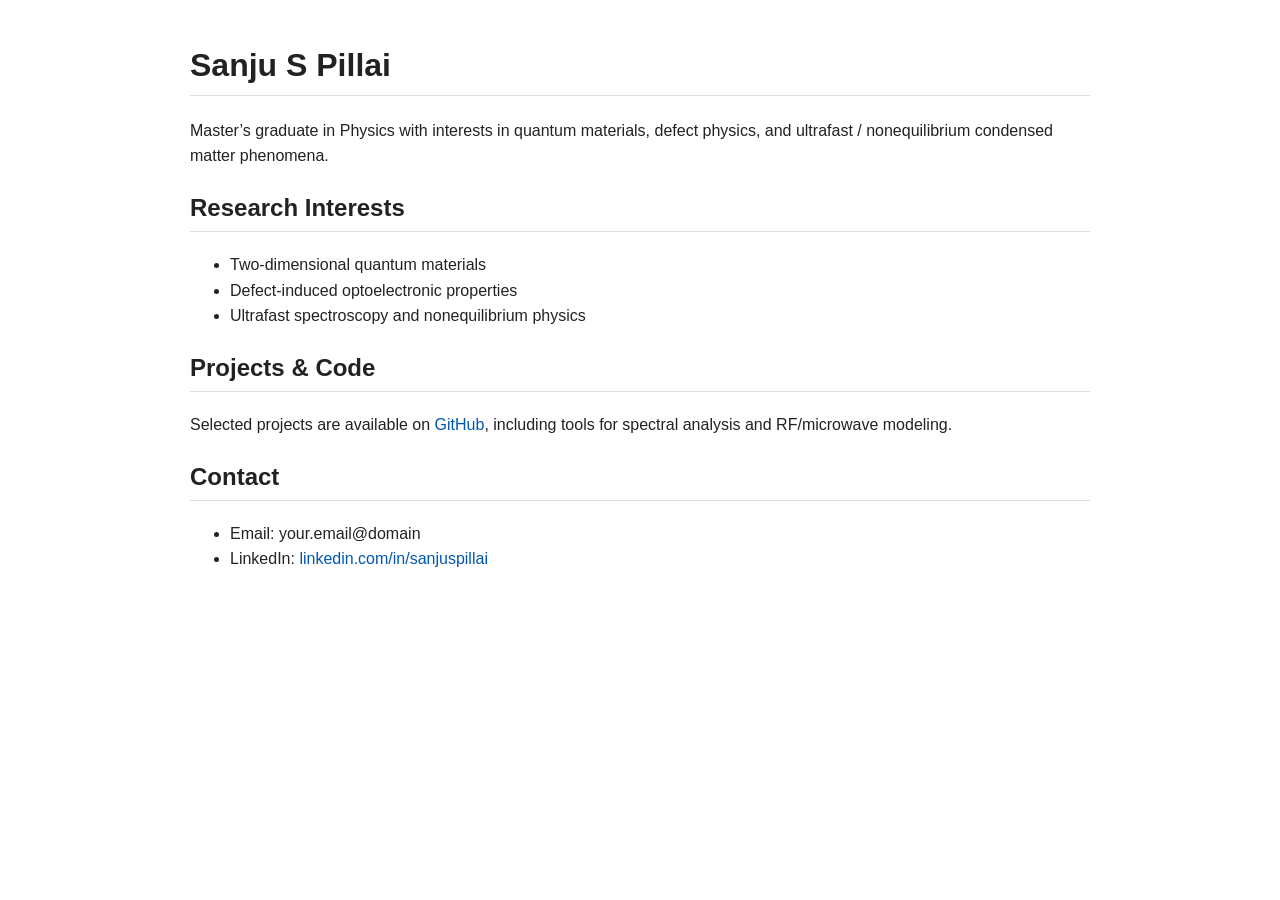
==== index.html @ a599fde3 "Create index.html for personal portfolio" ====
<!DOCTYPE html>
<html lang="en">
<head>
    <meta charset="UTF-8">
    <title>Sanju S Pillai | Physics</title>
    <meta name="viewport" content="width=device-width, initial-scale=1.0">
    <style>
        body {
            font-family: Arial, Helvetica, sans-serif;
            max-width: 900px;
            margin: 40px auto;
            padding: 0 20px;
            line-height: 1.6;
            color: #222;
        }
        h1, h2 {
            border-bottom: 1px solid #ddd;
            padding-bottom: 4px;
        }
        a {
            color: #0056b3;
            text-decoration: none;
        }
        a:hover {
            text-decoration: underline;
        }
    </style>
</head>
<body>

<h1>Sanju S Pillai</h1>
<p>
Master’s graduate in Physics with interests in quantum materials,
defect physics, and ultrafast / nonequilibrium condensed matter phenomena.
</p>

<h2>Research Interests</h2>
<ul>
    <li>Two-dimensional quantum materials</li>
    <li>Defect-induced optoelectronic properties</li>
    <li>Ultrafast spectroscopy and nonequilibrium physics</li>
</ul>

<h2>Projects & Code</h2>
<p>
Selected projects are available on
<a href="https://github.com/Sherlock-191b">GitHub</a>, including tools for
spectral analysis and RF/microwave modeling.
</p>

<h2>Contact</h2>
<ul>
    <li>Email: your.email@domain</li>
    <li>LinkedIn: <a href="https://www.linkedin.com/in/sanjuspillai/">linkedin.com/in/sanjuspillai</a></li>
</ul>

</body>
</html>
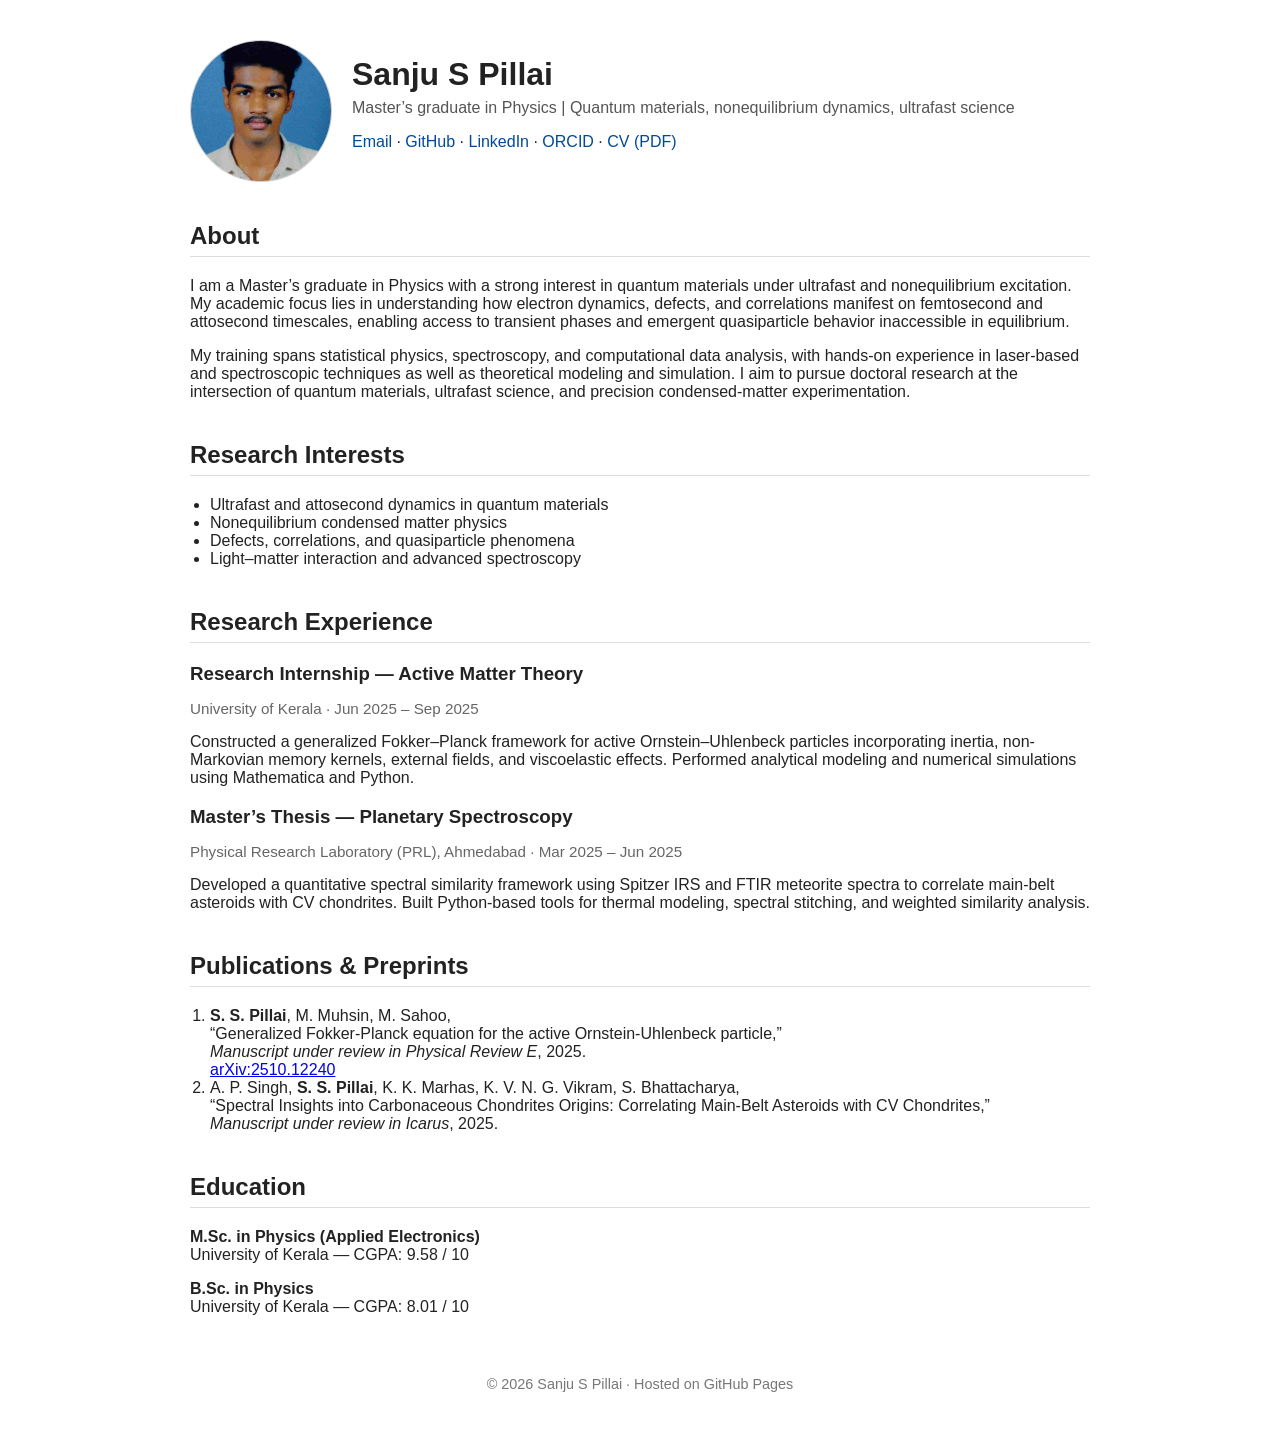
==== commit d070fabf: "Add initial HTML structure for personal website" ====
--- a/index.html
+++ b/index.html
@@ -4,55 +4,122 @@
     <meta charset="UTF-8">
     <title>Sanju S Pillai | Physics</title>
     <meta name="viewport" content="width=device-width, initial-scale=1.0">
-    <style>
-        body {
-            font-family: Arial, Helvetica, sans-serif;
-            max-width: 900px;
-            margin: 40px auto;
-            padding: 0 20px;
-            line-height: 1.6;
-            color: #222;
-        }
-        h1, h2 {
-            border-bottom: 1px solid #ddd;
-            padding-bottom: 4px;
-        }
-        a {
-            color: #0056b3;
-            text-decoration: none;
-        }
-        a:hover {
-            text-decoration: underline;
-        }
-    </style>
+    <link rel="stylesheet" href="style.css">
 </head>
 <body>
 
-<h1>Sanju S Pillai</h1>
-<p>
-Master’s graduate in Physics with interests in quantum materials,
-defect physics, and ultrafast / nonequilibrium condensed matter phenomena.
-</p>
+<div class="container">
 
-<h2>Research Interests</h2>
-<ul>
-    <li>Two-dimensional quantum materials</li>
-    <li>Defect-induced optoelectronic properties</li>
-    <li>Ultrafast spectroscopy and nonequilibrium physics</li>
-</ul>
+    <!-- Header -->
+    <header>
+        <img src="photo.jpg" alt="Sanju S Pillai" class="profile-photo">
+        <div>
+            <h1>Sanju S Pillai</h1>
+            <p class="subtitle">
+                Master’s graduate in Physics | Quantum materials, nonequilibrium dynamics, ultrafast science
+            </p>
+            <p class="links">
+                <a href="mailto:sanju191141@gmail.com">Email</a> ·
+                <a href="https://github.com/Sherlock-191b">GitHub</a> ·
+                <a href="https://www.linkedin.com/in/sanjuspillai/">LinkedIn</a> ·
+                <a href="https://orcid.org/0009-0001-4682-094X">ORCID</a> ·
+                <a href="cv.pdf">CV (PDF)</a>
+            </p>
+        </div>
+    </header>
 
-<h2>Projects & Code</h2>
-<p>
-Selected projects are available on
-<a href="https://github.com/Sherlock-191b">GitHub</a>, including tools for
-spectral analysis and RF/microwave modeling.
-</p>
+    <!-- About -->
+    <section>
+        <h2>About</h2>
+        <p>
+            I am a Master’s graduate in Physics with a strong interest in quantum materials under ultrafast
+            and nonequilibrium excitation. My academic focus lies in understanding how electron dynamics,
+            defects, and correlations manifest on femtosecond and attosecond timescales, enabling access
+            to transient phases and emergent quasiparticle behavior inaccessible in equilibrium.
+        </p>
+        <p>
+            My training spans statistical physics, spectroscopy, and computational data analysis, with
+            hands-on experience in laser-based and spectroscopic techniques as well as theoretical
+            modeling and simulation. I aim to pursue doctoral research at the intersection of quantum
+            materials, ultrafast science, and precision condensed-matter experimentation.
+        </p>
+    </section>
 
-<h2>Contact</h2>
-<ul>
-    <li>Email: your.email@domain</li>
-    <li>LinkedIn: <a href="https://www.linkedin.com/in/sanjuspillai/">linkedin.com/in/sanjuspillai</a></li>
-</ul>
+    <!-- Research Interests -->
+    <section>
+        <h2>Research Interests</h2>
+        <ul>
+            <li>Ultrafast and attosecond dynamics in quantum materials</li>
+            <li>Nonequilibrium condensed matter physics</li>
+            <li>Defects, correlations, and quasiparticle phenomena</li>
+            <li>Light–matter interaction and advanced spectroscopy</li>
+        </ul>
+    </section>
+
+    <!-- Research Experience -->
+    <section>
+        <h2>Research Experience</h2>
+
+        <h3>Research Internship — Active Matter Theory</h3>
+        <p class="meta">
+            University of Kerala · Jun 2025 – Sep 2025
+        </p>
+        <p>
+            Constructed a generalized Fokker–Planck framework for active Ornstein–Uhlenbeck particles
+            incorporating inertia, non-Markovian memory kernels, external fields, and viscoelastic effects.
+            Performed analytical modeling and numerical simulations using Mathematica and Python.
+        </p>
+
+        <h3>Master’s Thesis — Planetary Spectroscopy</h3>
+        <p class="meta">
+            Physical Research Laboratory (PRL), Ahmedabad · Mar 2025 – Jun 2025
+        </p>
+        <p>
+            Developed a quantitative spectral similarity framework using Spitzer IRS and FTIR meteorite
+            spectra to correlate main-belt asteroids with CV chondrites. Built Python-based tools for
+            thermal modeling, spectral stitching, and weighted similarity analysis.
+        </p>
+    </section>
+
+    <!-- Publications -->
+    <section>
+        <h2>Publications & Preprints</h2>
+        <ol>
+            <li>
+                <strong>S. S. Pillai</strong>, M. Muhsin, M. Sahoo,<br>
+                “Generalized Fokker-Planck equation for the active Ornstein-Uhlenbeck particle,”<br>
+                <em>Manuscript under review in Physical Review E</em>, 2025.<br>
+                <a href="https://arxiv.org/pdf/2510.12240">arXiv:2510.12240</a>
+            </li>
+            <li>
+                A. P. Singh, <strong>S. S. Pillai</strong>, K. K. Marhas, K. V. N. G. Vikram, S. Bhattacharya,<br>
+                “Spectral Insights into Carbonaceous Chondrites Origins: Correlating Main-Belt Asteroids with CV Chondrites,”<br>
+                <em>Manuscript under review in Icarus</em>, 2025.
+            </li>
+        </ol>
+    </section>
+
+    <!-- Education -->
+    <section>
+        <h2>Education</h2>
+        <p>
+            <strong>M.Sc. in Physics (Applied Electronics)</strong><br>
+            University of Kerala — CGPA: 9.58 / 10
+        </p>
+        <p>
+            <strong>B.Sc. in Physics</strong><br>
+            University of Kerala — CGPA: 8.01 / 10
+        </p>
+    </section>
+
+    <!-- Footer -->
+    <footer>
+        <p>
+            © 2026 Sanju S Pillai · Hosted on GitHub Pages
+        </p>
+    </footer>
+
+</div>
 
 </body>
 </html>
--- a/style.css
+++ b/style.css
@@ -0,0 +1,74 @@
+body {
+    font-family: -apple-system, BlinkMacSystemFont, "Segoe UI", Roboto, Arial, sans-serif;
+    background-color: #ffffff;
+    color: #222;
+    margin: 0;
+}
+
+.container {
+    max-width: 900px;
+    margin: 40px auto;
+    padding: 0 20px;
+}
+
+header {
+    display: flex;
+    gap: 20px;
+    align-items: center;
+    margin-bottom: 40px;
+}
+
+.profile-photo {
+    width: 140px;
+    height: 140px;
+    object-fit: cover;
+    border-radius: 50%;
+    border: 1px solid #ccc;
+}
+
+h1 {
+    margin: 0;
+}
+
+.subtitle {
+    margin: 6px 0;
+    color: #555;
+}
+
+.links a {
+    color: #004a99;
+    text-decoration: none;
+}
+
+.links a:hover {
+    text-decoration: underline;
+}
+
+section {
+    margin-bottom: 40px;
+}
+
+h2 {
+    border-bottom: 1px solid #ddd;
+    padding-bottom: 6px;
+}
+
+h3 {
+    margin-bottom: 4px;
+}
+
+.meta {
+    color: #666;
+    font-size: 0.95em;
+}
+
+ul, ol {
+    padding-left: 20px;
+}
+
+footer {
+    text-align: center;
+    color: #777;
+    font-size: 0.9em;
+    margin-top: 60px;
+}
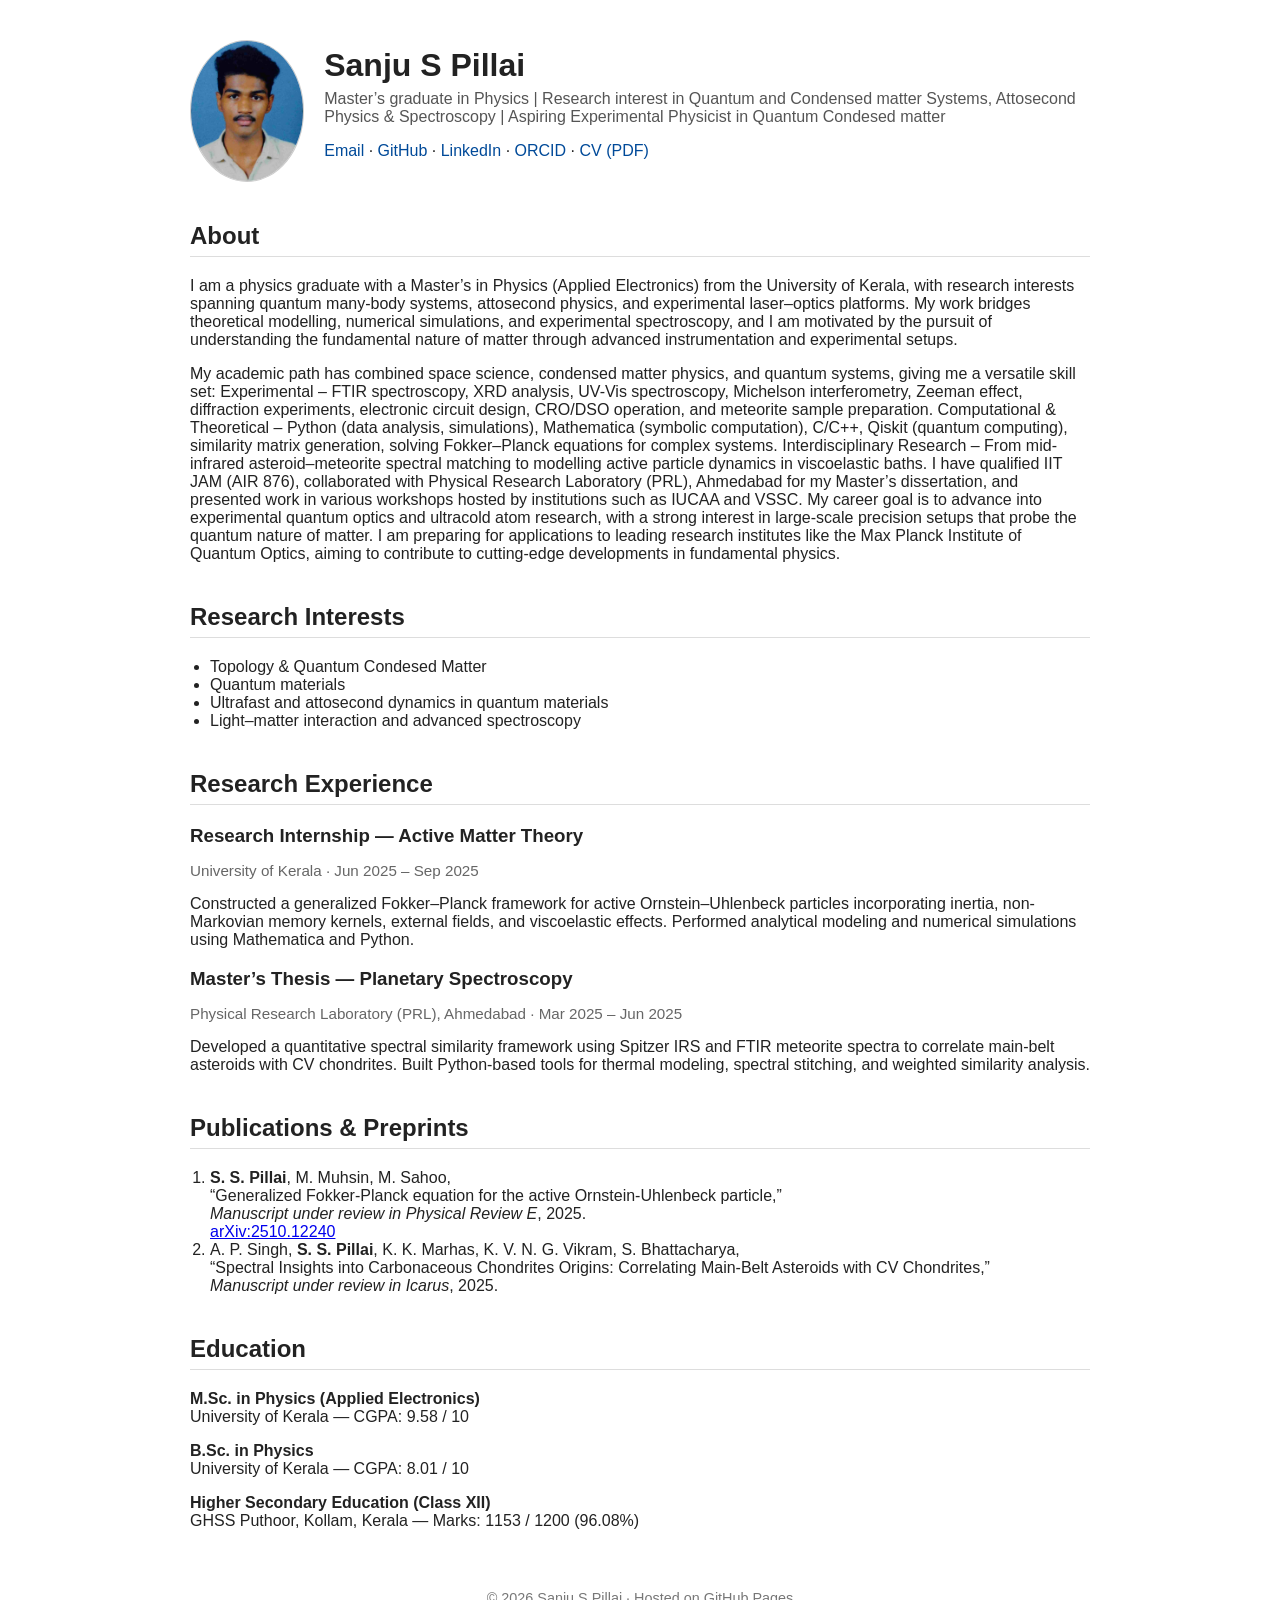
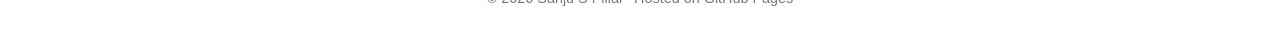
==== commit db559911: "Revise personal details and research interests Updated personal information and research interests i" ====
--- a/index.html
+++ b/index.html
@@ -16,14 +16,14 @@
         <div>
             <h1>Sanju S Pillai</h1>
             <p class="subtitle">
-                Master’s graduate in Physics | Quantum materials, nonequilibrium dynamics, ultrafast science
+                Master’s graduate in Physics | Research interest in Quantum and Condensed matter Systems, Attosecond Physics & Spectroscopy | Aspiring Experimental Physicist in Quantum Condesed matter
             </p>
             <p class="links">
                 <a href="mailto:sanju191141@gmail.com">Email</a> ·
                 <a href="https://github.com/Sherlock-191b">GitHub</a> ·
                 <a href="https://www.linkedin.com/in/sanjuspillai/">LinkedIn</a> ·
                 <a href="https://orcid.org/0009-0001-4682-094X">ORCID</a> ·
-                <a href="cv.pdf">CV (PDF)</a>
+                <a href="https://drive.google.com/file/d/1zzmssJ5uVP319DCjitbYbCt_A0DRvpKY/view?usp=sharing">CV (PDF)</a>
             </p>
         </div>
     </header>
@@ -32,16 +32,20 @@
     <section>
         <h2>About</h2>
         <p>
-            I am a Master’s graduate in Physics with a strong interest in quantum materials under ultrafast
-            and nonequilibrium excitation. My academic focus lies in understanding how electron dynamics,
-            defects, and correlations manifest on femtosecond and attosecond timescales, enabling access
-            to transient phases and emergent quasiparticle behavior inaccessible in equilibrium.
+            I am a physics graduate with a Master’s in Physics (Applied Electronics) from the University of Kerala, with research interests spanning quantum many-body systems, attosecond physics, and experimental laser–optics platforms. My work bridges theoretical modelling, numerical simulations, and experimental spectroscopy, and I am motivated by the pursuit of understanding the fundamental nature of matter through advanced instrumentation and experimental setups.
         </p>
         <p>
-            My training spans statistical physics, spectroscopy, and computational data analysis, with
-            hands-on experience in laser-based and spectroscopic techniques as well as theoretical
-            modeling and simulation. I aim to pursue doctoral research at the intersection of quantum
-            materials, ultrafast science, and precision condensed-matter experimentation.
+            My academic path has combined space science, condensed matter physics, and quantum systems, giving me a versatile skill set:
+
+            Experimental – FTIR spectroscopy, XRD analysis, UV-Vis spectroscopy, Michelson interferometry, Zeeman effect, diffraction experiments, electronic circuit design, CRO/DSO operation, and meteorite sample preparation.
+
+            Computational & Theoretical – Python (data analysis, simulations), Mathematica (symbolic computation), C/C++, Qiskit (quantum computing), similarity matrix generation, solving Fokker–Planck equations for complex systems.
+
+            Interdisciplinary Research – From mid-infrared asteroid–meteorite spectral matching to modelling active particle dynamics in viscoelastic baths.
+
+            I have qualified IIT JAM (AIR 876), collaborated with Physical Research Laboratory (PRL), Ahmedabad for my Master’s dissertation, and presented work in various workshops hosted by institutions such as IUCAA and VSSC.
+
+            My career goal is to advance into experimental quantum optics and ultracold atom research, with a strong interest in large-scale precision setups that probe the quantum nature of matter. I am preparing for applications to leading research institutes like the Max Planck Institute of Quantum Optics, aiming to contribute to cutting-edge developments in fundamental physics.
         </p>
     </section>
 
@@ -49,9 +53,9 @@
     <section>
         <h2>Research Interests</h2>
         <ul>
+            <li>Topology & Quantum Condesed Matter</li>
+            <li>Quantum materials</li>
             <li>Ultrafast and attosecond dynamics in quantum materials</li>
-            <li>Nonequilibrium condensed matter physics</li>
-            <li>Defects, correlations, and quasiparticle phenomena</li>
             <li>Light–matter interaction and advanced spectroscopy</li>
         </ul>
     </section>
@@ -110,6 +114,10 @@
             <strong>B.Sc. in Physics</strong><br>
             University of Kerala — CGPA: 8.01 / 10
         </p>
+        <p>
+            <strong>Higher Secondary Education (Class XII)</strong><br>
+            GHSS Puthoor, Kollam, Kerala — Marks: 1153 / 1200 (96.08%)
+        </p>
     </section>
 
     <!-- Footer -->
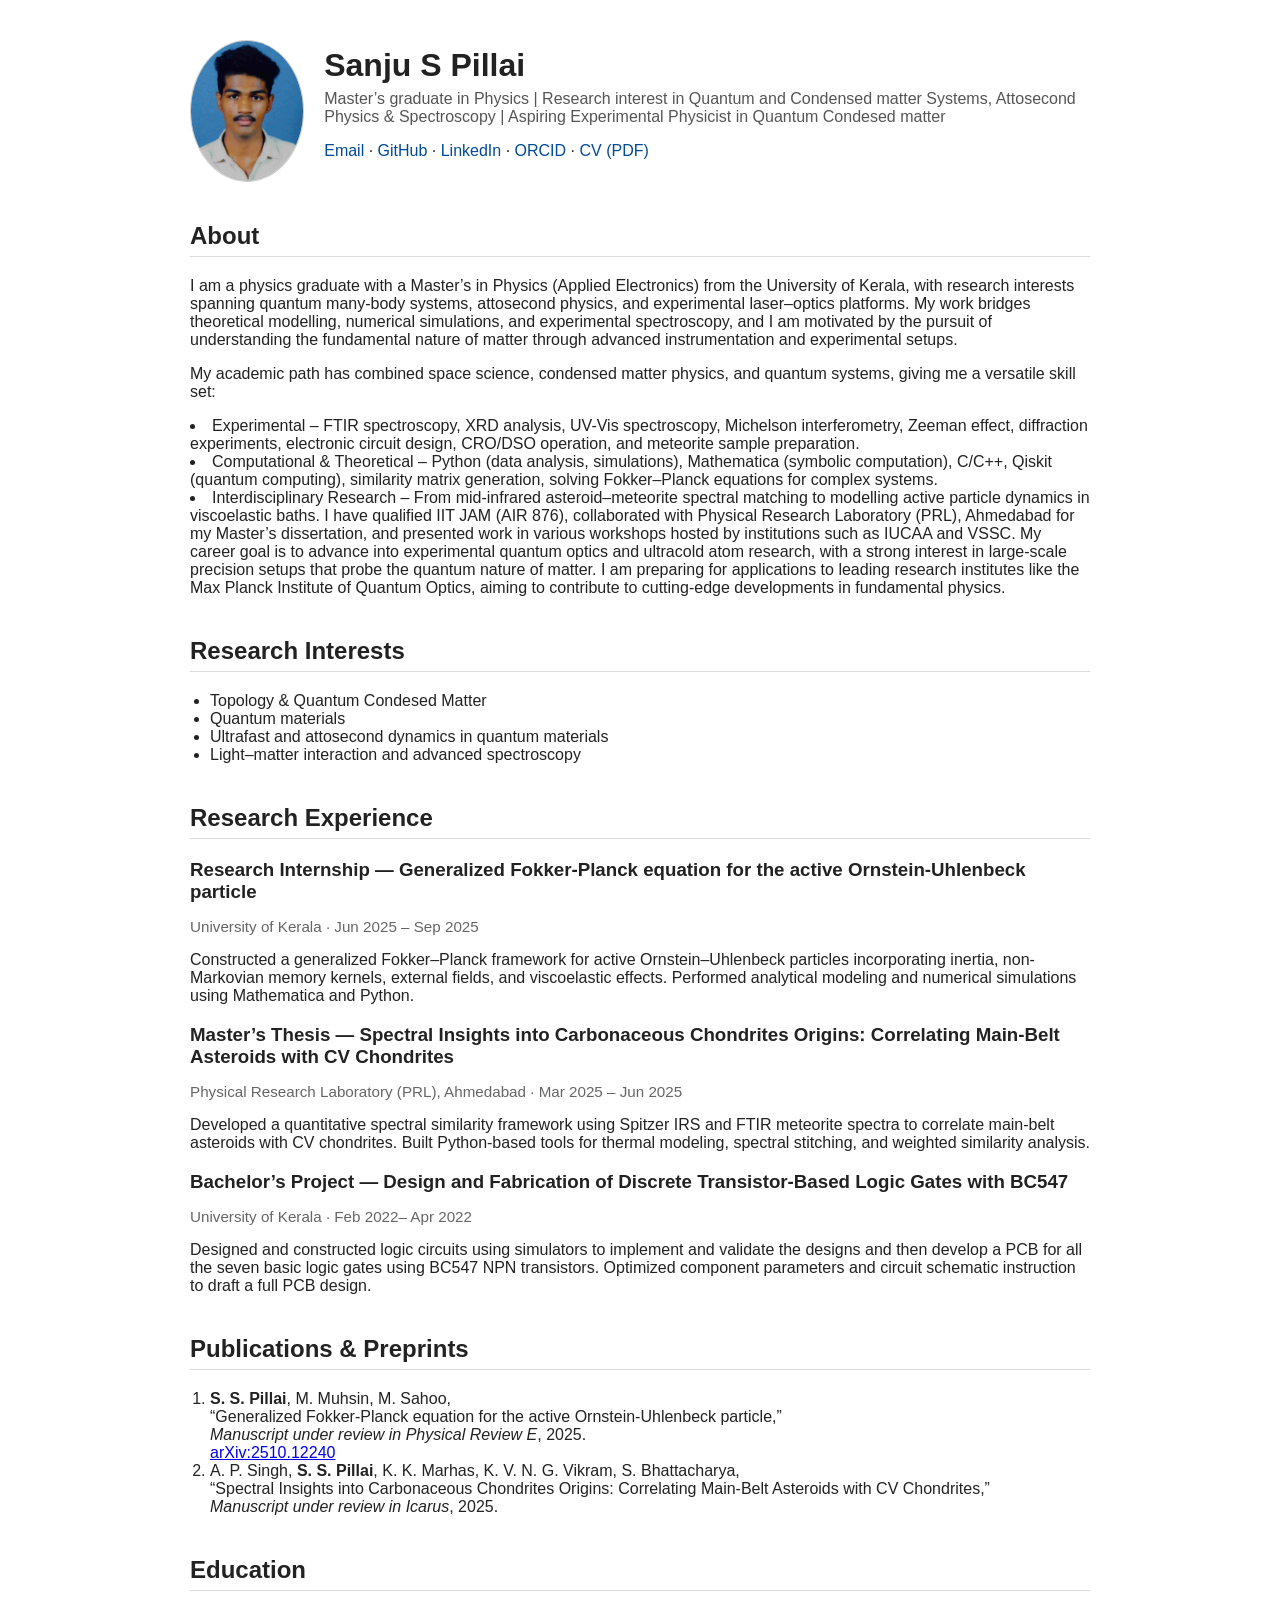
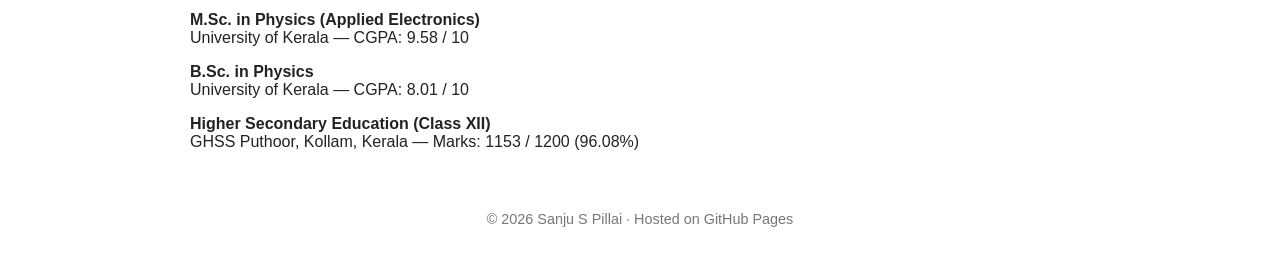
==== commit 640f3dc0: "Revise academic and research experience descriptions Updated various sections in index.html to enhan" ====
--- a/index.html
+++ b/index.html
@@ -37,11 +37,11 @@
         <p>
             My academic path has combined space science, condensed matter physics, and quantum systems, giving me a versatile skill set:
 
-            Experimental – FTIR spectroscopy, XRD analysis, UV-Vis spectroscopy, Michelson interferometry, Zeeman effect, diffraction experiments, electronic circuit design, CRO/DSO operation, and meteorite sample preparation.
+            <li>Experimental – FTIR spectroscopy, XRD analysis, UV-Vis spectroscopy, Michelson interferometry, Zeeman effect, diffraction experiments, electronic circuit design, CRO/DSO operation, and meteorite sample preparation.
 
-            Computational & Theoretical – Python (data analysis, simulations), Mathematica (symbolic computation), C/C++, Qiskit (quantum computing), similarity matrix generation, solving Fokker–Planck equations for complex systems.
+            <li>Computational & Theoretical – Python (data analysis, simulations), Mathematica (symbolic computation), C/C++, Qiskit (quantum computing), similarity matrix generation, solving Fokker–Planck equations for complex systems.
 
-            Interdisciplinary Research – From mid-infrared asteroid–meteorite spectral matching to modelling active particle dynamics in viscoelastic baths.
+            <li>Interdisciplinary Research – From mid-infrared asteroid–meteorite spectral matching to modelling active particle dynamics in viscoelastic baths.
 
             I have qualified IIT JAM (AIR 876), collaborated with Physical Research Laboratory (PRL), Ahmedabad for my Master’s dissertation, and presented work in various workshops hosted by institutions such as IUCAA and VSSC.
 
@@ -64,7 +64,7 @@
     <section>
         <h2>Research Experience</h2>
 
-        <h3>Research Internship — Active Matter Theory</h3>
+        <h3>Research Internship —  Generalized Fokker-Planck equation for the active Ornstein-Uhlenbeck particle</h3>
         <p class="meta">
             University of Kerala · Jun 2025 – Sep 2025
         </p>
@@ -74,7 +74,7 @@
             Performed analytical modeling and numerical simulations using Mathematica and Python.
         </p>
 
-        <h3>Master’s Thesis — Planetary Spectroscopy</h3>
+        <h3>Master’s Thesis —  Spectral Insights into Carbonaceous Chondrites Origins: Correlating Main-Belt Asteroids with CV Chondrites</h3>
         <p class="meta">
             Physical Research Laboratory (PRL), Ahmedabad · Mar 2025 – Jun 2025
         </p>
@@ -82,6 +82,15 @@
             Developed a quantitative spectral similarity framework using Spitzer IRS and FTIR meteorite
             spectra to correlate main-belt asteroids with CV chondrites. Built Python-based tools for
             thermal modeling, spectral stitching, and weighted similarity analysis.
+        </p>
+        <h3>Bachelor’s Project —  Design and Fabrication of Discrete Transistor-Based Logic Gates with BC547</h3>
+        <p class="meta">
+            University of Kerala · Feb 2022– Apr 2022
+        </p>
+        <p>
+            Designed and constructed logic circuits using simulators to implement and validate the designs 
+            and then develop a PCB for all the seven basic logic gates using BC547 NPN transistors. Optimized 
+            component parameters and circuit schematic instruction to draft a full PCB design.
         </p>
     </section>
 
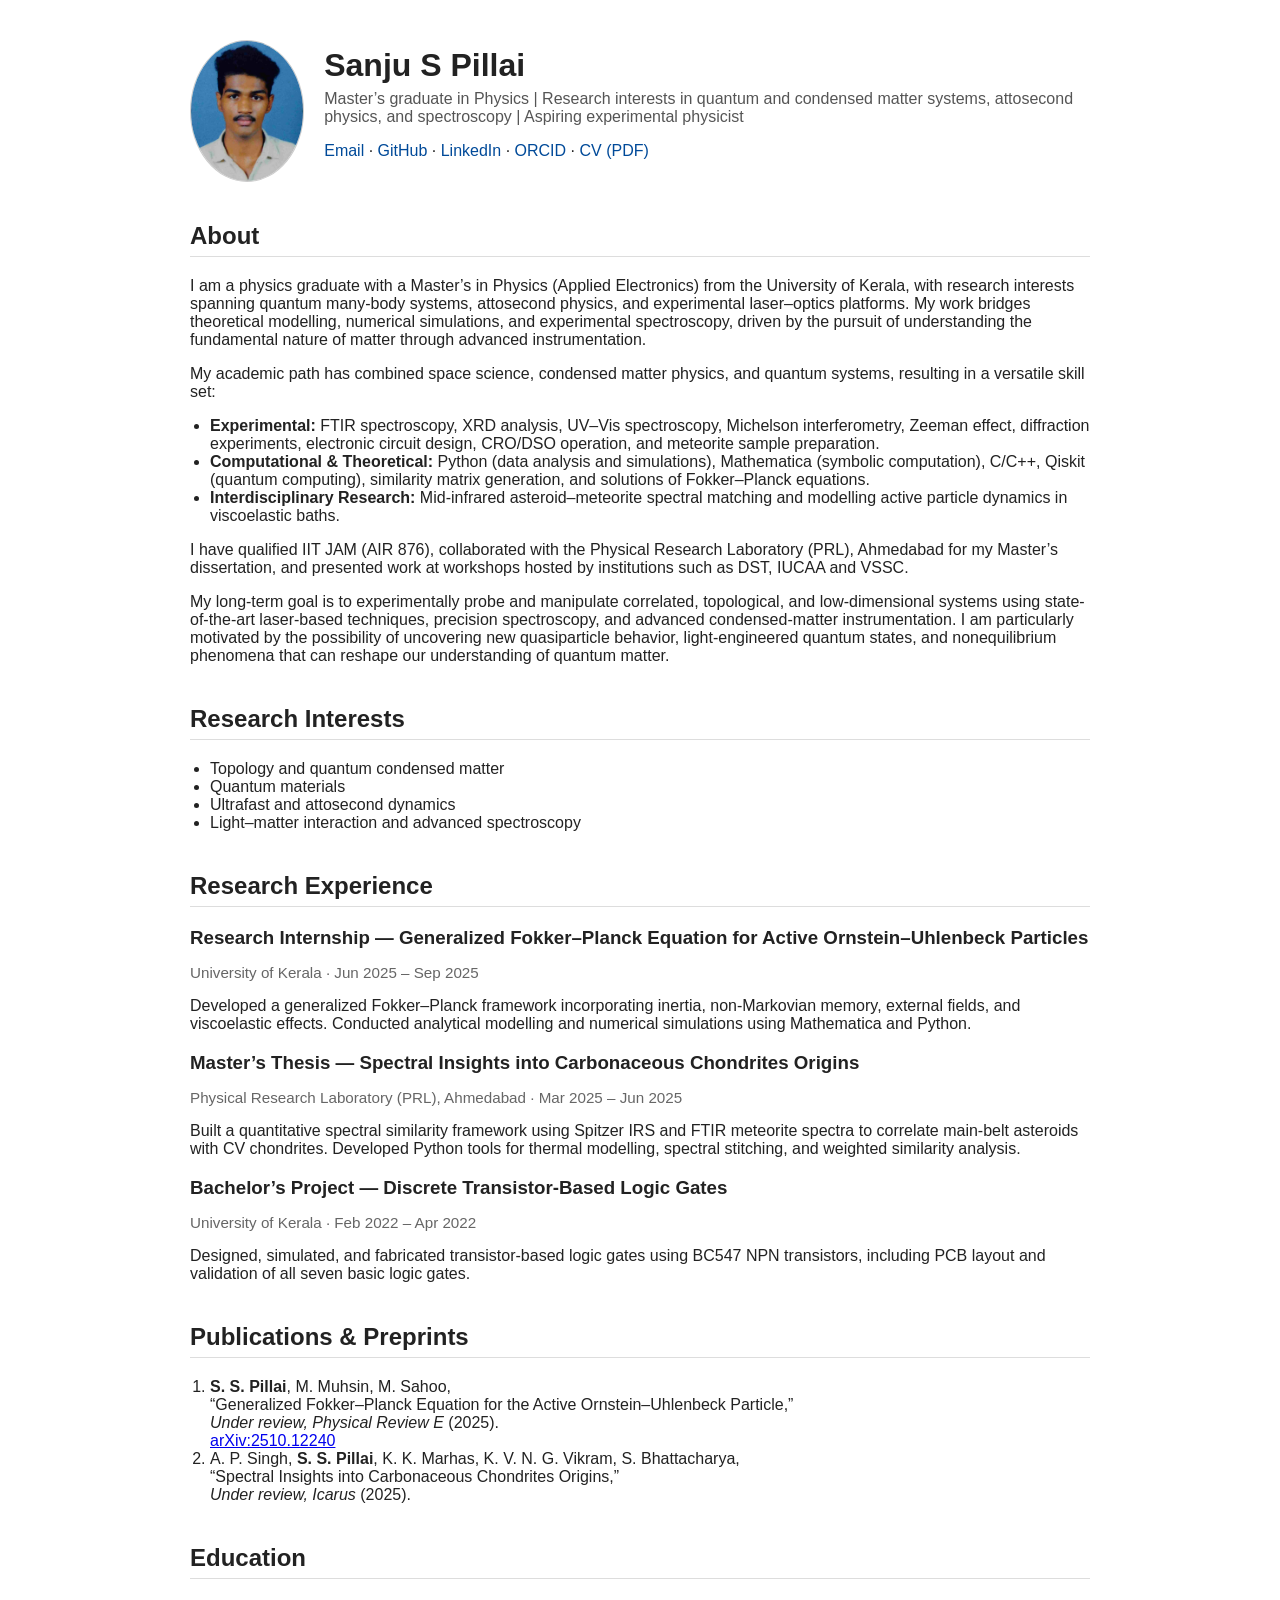
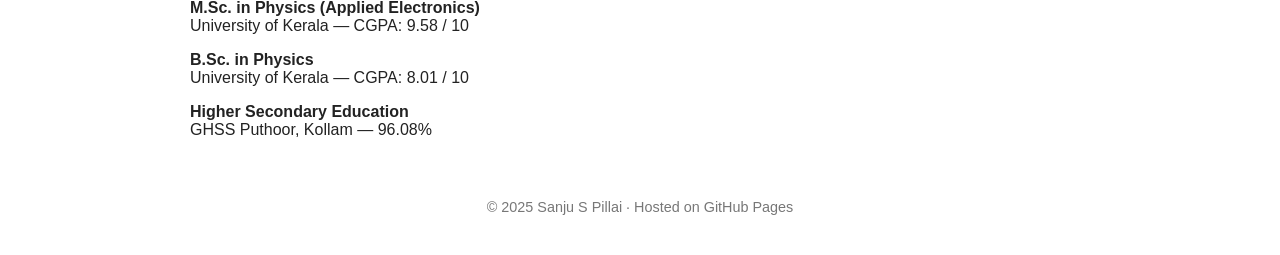
==== commit 6918f863: "Refactor index.html for clarity and update stylesheet Updated various sections for clarity and consi" ====
--- a/index.html
+++ b/index.html
@@ -4,7 +4,7 @@
     <meta charset="UTF-8">
     <title>Sanju S Pillai | Physics</title>
     <meta name="viewport" content="width=device-width, initial-scale=1.0">
-    <link rel="stylesheet" href="style.css">
+    <link rel="stylesheet" href="style.css?v=1">
 </head>
 <body>
 
@@ -16,7 +16,8 @@
         <div>
             <h1>Sanju S Pillai</h1>
             <p class="subtitle">
-                Master’s graduate in Physics | Research interest in Quantum and Condensed matter Systems, Attosecond Physics & Spectroscopy | Aspiring Experimental Physicist in Quantum Condesed matter
+                Master’s graduate in Physics | Research interests in quantum and condensed matter systems,
+                attosecond physics, and spectroscopy | Aspiring experimental physicist
             </p>
             <p class="links">
                 <a href="mailto:sanju191141@gmail.com">Email</a> ·
@@ -31,21 +32,49 @@
     <!-- About -->
     <section>
         <h2>About</h2>
+
         <p>
-            I am a physics graduate with a Master’s in Physics (Applied Electronics) from the University of Kerala, with research interests spanning quantum many-body systems, attosecond physics, and experimental laser–optics platforms. My work bridges theoretical modelling, numerical simulations, and experimental spectroscopy, and I am motivated by the pursuit of understanding the fundamental nature of matter through advanced instrumentation and experimental setups.
+            I am a physics graduate with a Master’s in Physics (Applied Electronics) from the University of Kerala,
+            with research interests spanning quantum many-body systems, attosecond physics, and experimental
+            laser–optics platforms. My work bridges theoretical modelling, numerical simulations, and experimental
+            spectroscopy, driven by the pursuit of understanding the fundamental nature of matter through
+            advanced instrumentation.
         </p>
+
         <p>
-            My academic path has combined space science, condensed matter physics, and quantum systems, giving me a versatile skill set:
+            My academic path has combined space science, condensed matter physics, and quantum systems,
+            resulting in a versatile skill set:
+        </p>
 
-            <li>Experimental – FTIR spectroscopy, XRD analysis, UV-Vis spectroscopy, Michelson interferometry, Zeeman effect, diffraction experiments, electronic circuit design, CRO/DSO operation, and meteorite sample preparation.
+        <ul>
+            <li>
+                <strong>Experimental:</strong> FTIR spectroscopy, XRD analysis, UV–Vis spectroscopy,
+                Michelson interferometry, Zeeman effect, diffraction experiments, electronic circuit design,
+                CRO/DSO operation, and meteorite sample preparation.
+            </li>
+            <li>
+                <strong>Computational & Theoretical:</strong> Python (data analysis and simulations),
+                Mathematica (symbolic computation), C/C++, Qiskit (quantum computing),
+                similarity matrix generation, and solutions of Fokker–Planck equations.
+            </li>
+            <li>
+                <strong>Interdisciplinary Research:</strong> Mid-infrared asteroid–meteorite spectral matching
+                and modelling active particle dynamics in viscoelastic baths.
+            </li>
+        </ul>
 
-            <li>Computational & Theoretical – Python (data analysis, simulations), Mathematica (symbolic computation), C/C++, Qiskit (quantum computing), similarity matrix generation, solving Fokker–Planck equations for complex systems.
+        <p>
+            I have qualified IIT JAM (AIR 876), collaborated with the Physical Research Laboratory (PRL),
+            Ahmedabad for my Master’s dissertation, and presented work at workshops hosted by institutions
+            such as DST, IUCAA and VSSC.
+        </p>
 
-            <li>Interdisciplinary Research – From mid-infrared asteroid–meteorite spectral matching to modelling active particle dynamics in viscoelastic baths.
-
-            I have qualified IIT JAM (AIR 876), collaborated with Physical Research Laboratory (PRL), Ahmedabad for my Master’s dissertation, and presented work in various workshops hosted by institutions such as IUCAA and VSSC.
-
-            My career goal is to advance into experimental quantum optics and ultracold atom research, with a strong interest in large-scale precision setups that probe the quantum nature of matter. I am preparing for applications to leading research institutes like the Max Planck Institute of Quantum Optics, aiming to contribute to cutting-edge developments in fundamental physics.
+        <p>
+            My long-term goal is to experimentally probe and manipulate correlated, topological, and 
+            low-dimensional systems using state-of-the-art laser-based techniques, precision spectroscopy, 
+            and advanced condensed-matter instrumentation. I am particularly motivated by the possibility of 
+            uncovering new quasiparticle behavior, light-engineered quantum states, and nonequilibrium phenomena 
+            that can reshape our understanding of quantum matter.
         </p>
     </section>
 
@@ -53,9 +82,9 @@
     <section>
         <h2>Research Interests</h2>
         <ul>
-            <li>Topology & Quantum Condesed Matter</li>
+            <li>Topology and quantum condensed matter</li>
             <li>Quantum materials</li>
-            <li>Ultrafast and attosecond dynamics in quantum materials</li>
+            <li>Ultrafast and attosecond dynamics</li>
             <li>Light–matter interaction and advanced spectroscopy</li>
         </ul>
     </section>
@@ -64,33 +93,27 @@
     <section>
         <h2>Research Experience</h2>
 
-        <h3>Research Internship —  Generalized Fokker-Planck equation for the active Ornstein-Uhlenbeck particle</h3>
-        <p class="meta">
-            University of Kerala · Jun 2025 – Sep 2025
-        </p>
+        <h3>Research Internship — Generalized Fokker–Planck Equation for Active Ornstein–Uhlenbeck Particles</h3>
+        <p class="meta">University of Kerala · Jun 2025 – Sep 2025</p>
         <p>
-            Constructed a generalized Fokker–Planck framework for active Ornstein–Uhlenbeck particles
-            incorporating inertia, non-Markovian memory kernels, external fields, and viscoelastic effects.
-            Performed analytical modeling and numerical simulations using Mathematica and Python.
+            Developed a generalized Fokker–Planck framework incorporating inertia, non-Markovian memory,
+            external fields, and viscoelastic effects. Conducted analytical modelling and numerical simulations
+            using Mathematica and Python.
         </p>
 
-        <h3>Master’s Thesis —  Spectral Insights into Carbonaceous Chondrites Origins: Correlating Main-Belt Asteroids with CV Chondrites</h3>
-        <p class="meta">
-            Physical Research Laboratory (PRL), Ahmedabad · Mar 2025 – Jun 2025
+        <h3>Master’s Thesis — Spectral Insights into Carbonaceous Chondrites Origins</h3>
+        <p class="meta">Physical Research Laboratory (PRL), Ahmedabad · Mar 2025 – Jun 2025</p>
+        <p>
+            Built a quantitative spectral similarity framework using Spitzer IRS and FTIR meteorite spectra
+            to correlate main-belt asteroids with CV chondrites. Developed Python tools for thermal modelling,
+            spectral stitching, and weighted similarity analysis.
         </p>
+
+        <h3>Bachelor’s Project — Discrete Transistor-Based Logic Gates</h3>
+        <p class="meta">University of Kerala · Feb 2022 – Apr 2022</p>
         <p>
-            Developed a quantitative spectral similarity framework using Spitzer IRS and FTIR meteorite
-            spectra to correlate main-belt asteroids with CV chondrites. Built Python-based tools for
-            thermal modeling, spectral stitching, and weighted similarity analysis.
-        </p>
-        <h3>Bachelor’s Project —  Design and Fabrication of Discrete Transistor-Based Logic Gates with BC547</h3>
-        <p class="meta">
-            University of Kerala · Feb 2022– Apr 2022
-        </p>
-        <p>
-            Designed and constructed logic circuits using simulators to implement and validate the designs 
-            and then develop a PCB for all the seven basic logic gates using BC547 NPN transistors. Optimized 
-            component parameters and circuit schematic instruction to draft a full PCB design.
+            Designed, simulated, and fabricated transistor-based logic gates using BC547 NPN transistors,
+            including PCB layout and validation of all seven basic logic gates.
         </p>
     </section>
 
@@ -100,14 +123,14 @@
         <ol>
             <li>
                 <strong>S. S. Pillai</strong>, M. Muhsin, M. Sahoo,<br>
-                “Generalized Fokker-Planck equation for the active Ornstein-Uhlenbeck particle,”<br>
-                <em>Manuscript under review in Physical Review E</em>, 2025.<br>
+                “Generalized Fokker–Planck Equation for the Active Ornstein–Uhlenbeck Particle,”<br>
+                <em>Under review, Physical Review E</em> (2025).<br>
                 <a href="https://arxiv.org/pdf/2510.12240">arXiv:2510.12240</a>
             </li>
             <li>
                 A. P. Singh, <strong>S. S. Pillai</strong>, K. K. Marhas, K. V. N. G. Vikram, S. Bhattacharya,<br>
-                “Spectral Insights into Carbonaceous Chondrites Origins: Correlating Main-Belt Asteroids with CV Chondrites,”<br>
-                <em>Manuscript under review in Icarus</em>, 2025.
+                “Spectral Insights into Carbonaceous Chondrites Origins,”<br>
+                <em>Under review, Icarus</em> (2025).
             </li>
         </ol>
     </section>
@@ -115,25 +138,14 @@
     <!-- Education -->
     <section>
         <h2>Education</h2>
-        <p>
-            <strong>M.Sc. in Physics (Applied Electronics)</strong><br>
-            University of Kerala — CGPA: 9.58 / 10
-        </p>
-        <p>
-            <strong>B.Sc. in Physics</strong><br>
-            University of Kerala — CGPA: 8.01 / 10
-        </p>
-        <p>
-            <strong>Higher Secondary Education (Class XII)</strong><br>
-            GHSS Puthoor, Kollam, Kerala — Marks: 1153 / 1200 (96.08%)
-        </p>
+        <p><strong>M.Sc. in Physics (Applied Electronics)</strong><br>University of Kerala — CGPA: 9.58 / 10</p>
+        <p><strong>B.Sc. in Physics</strong><br>University of Kerala — CGPA: 8.01 / 10</p>
+        <p><strong>Higher Secondary Education</strong><br>GHSS Puthoor, Kollam — 96.08%</p>
     </section>
 
     <!-- Footer -->
     <footer>
-        <p>
-            © 2026 Sanju S Pillai · Hosted on GitHub Pages
-        </p>
+        <p>© 2025 Sanju S Pillai · Hosted on GitHub Pages</p>
     </footer>
 
 </div>
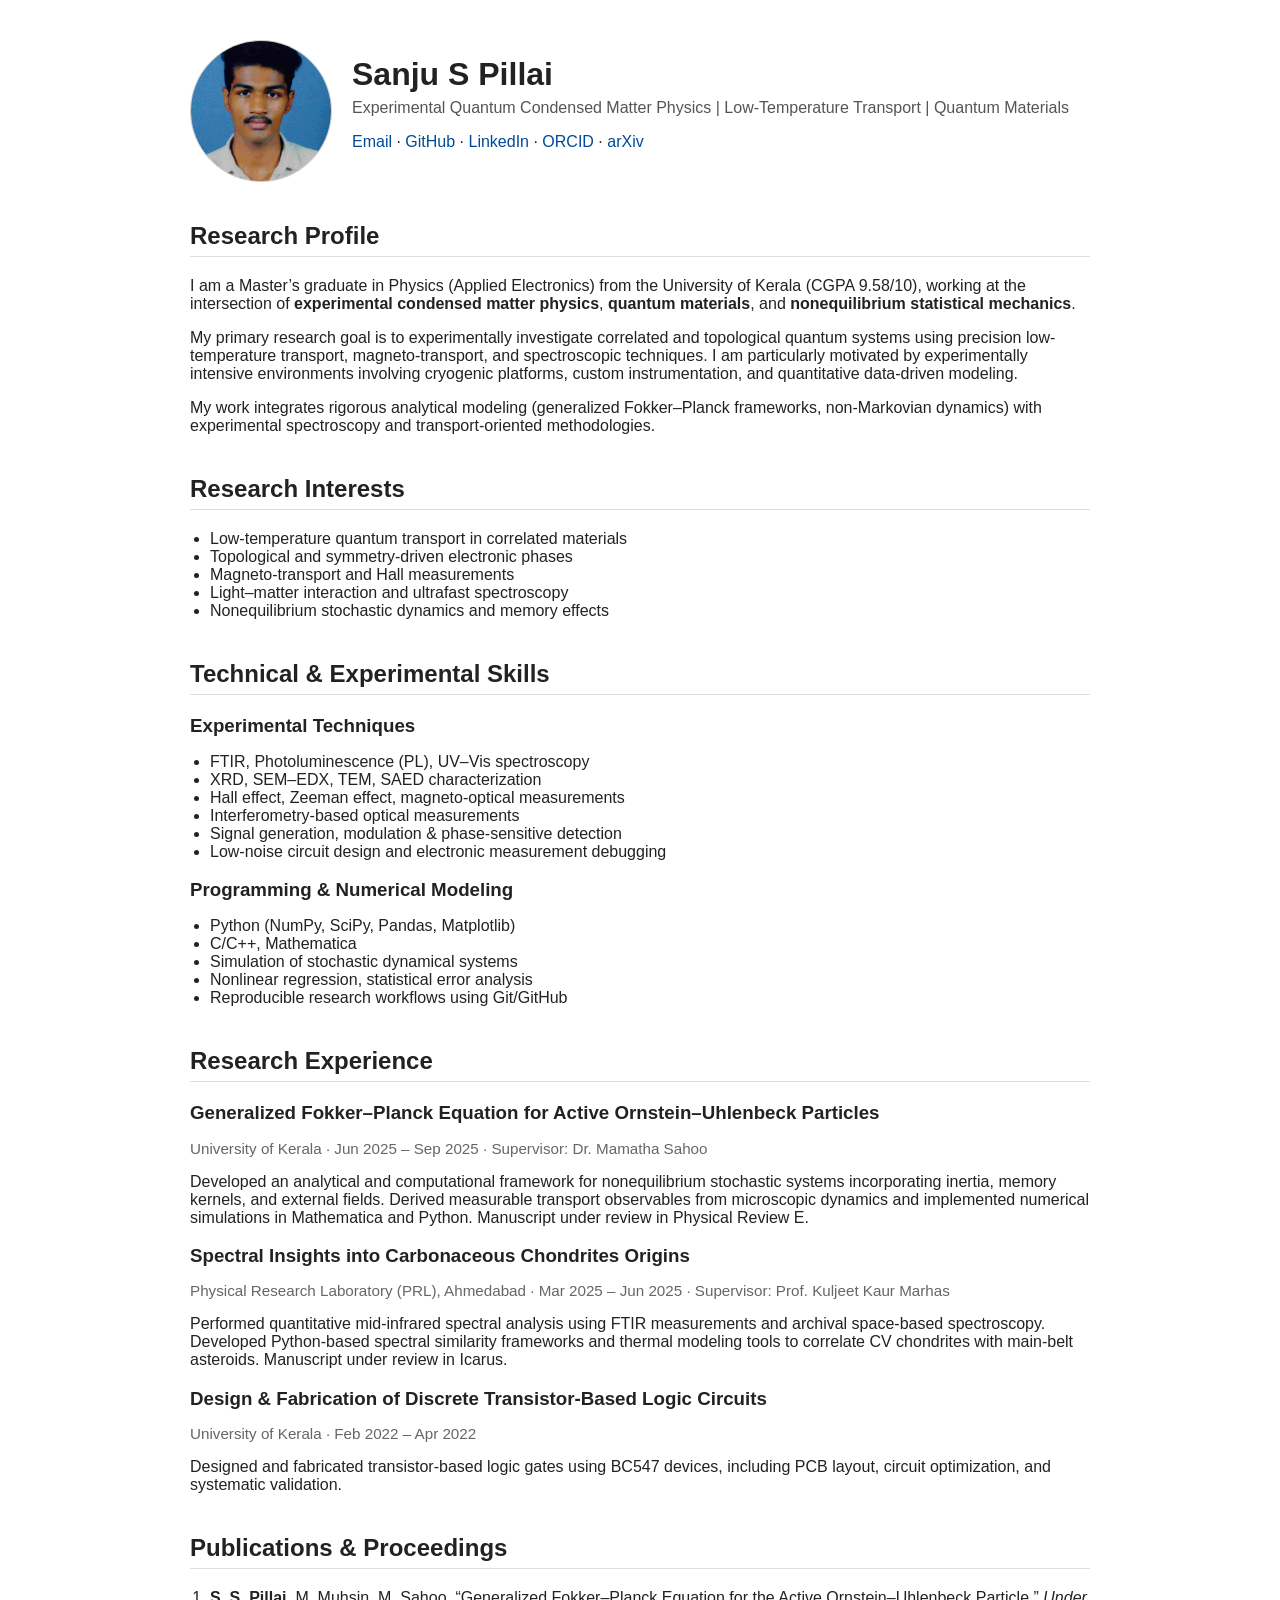
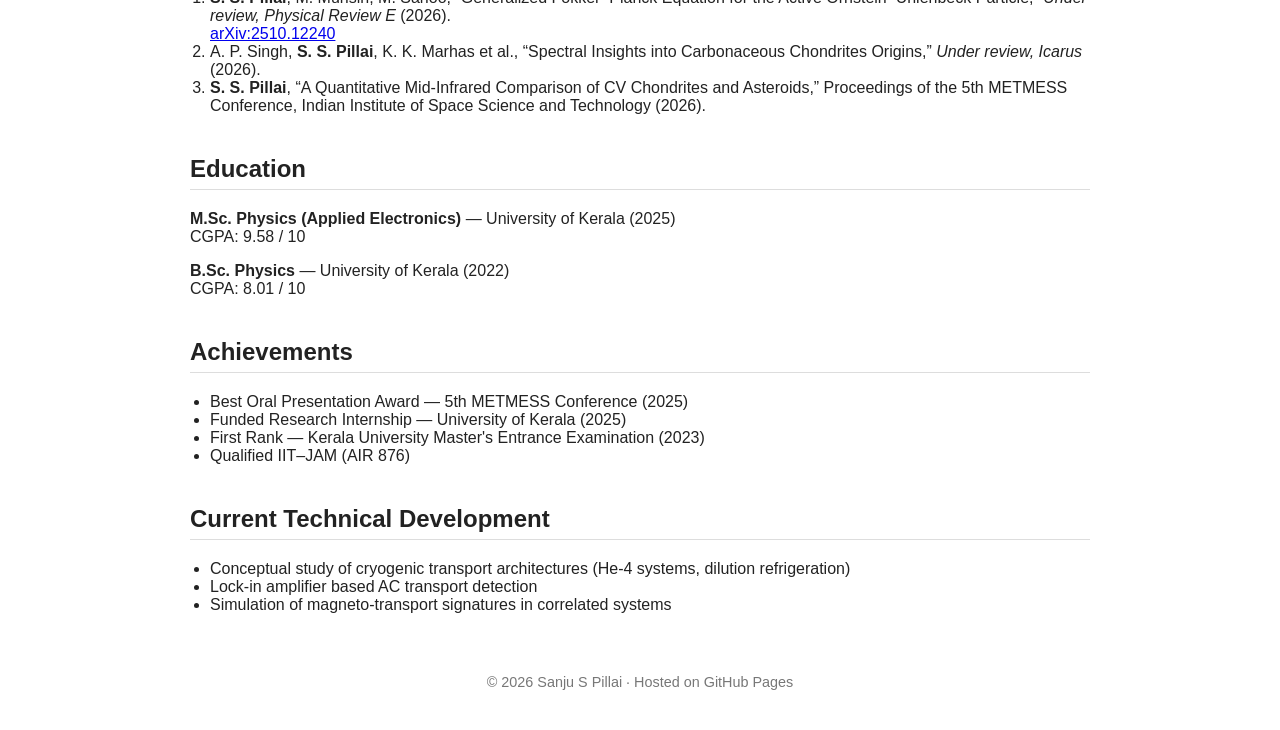
==== commit db739e0b: "Update index.html with new title and content" ====
--- a/index.html
+++ b/index.html
@@ -2,150 +2,187 @@
 <html lang="en">
 <head>
     <meta charset="UTF-8">
-    <title>Sanju S Pillai | Physics</title>
+    <title>Sanju S Pillai | Experimental Quantum Condensed Matter Physics</title>
     <meta name="viewport" content="width=device-width, initial-scale=1.0">
-    <link rel="stylesheet" href="style.css?v=1">
+    <link rel="stylesheet" href="style.css?v=2">
 </head>
 <body>
 
 <div class="container">
 
-    <!-- Header -->
+    <!-- ================= HEADER ================= -->
     <header>
         <img src="photo.jpg" alt="Sanju S Pillai" class="profile-photo">
         <div>
             <h1>Sanju S Pillai</h1>
             <p class="subtitle">
-                Master’s graduate in Physics | Research interests in quantum and condensed matter systems,
-                attosecond physics, and spectroscopy | Aspiring experimental physicist
+                Experimental Quantum Condensed Matter Physics | Low-Temperature Transport | Quantum Materials
             </p>
             <p class="links">
                 <a href="mailto:sanju191141@gmail.com">Email</a> ·
                 <a href="https://github.com/Sherlock-191b">GitHub</a> ·
                 <a href="https://www.linkedin.com/in/sanjuspillai/">LinkedIn</a> ·
                 <a href="https://orcid.org/0009-0001-4682-094X">ORCID</a> ·
-                <a href="https://drive.google.com/file/d/1zzmssJ5uVP319DCjitbYbCt_A0DRvpKY/view?usp=sharing">CV (PDF)</a>
+                <a href="https://arxiv.org/pdf/2510.12240">arXiv</a>
             </p>
         </div>
     </header>
 
-    <!-- About -->
+    <!-- ================= ABOUT ================= -->
     <section>
-        <h2>About</h2>
+        <h2>Research Profile</h2>
 
         <p>
-            I am a physics graduate with a Master’s in Physics (Applied Electronics) from the University of Kerala,
-            with research interests spanning quantum many-body systems, attosecond physics, and experimental
-            laser–optics platforms. My work bridges theoretical modelling, numerical simulations, and experimental
-            spectroscopy, driven by the pursuit of understanding the fundamental nature of matter through
-            advanced instrumentation.
+            I am a Master’s graduate in Physics (Applied Electronics) from the University of Kerala (CGPA 9.58/10),
+            working at the intersection of <strong>experimental condensed matter physics</strong>,
+            <strong>quantum materials</strong>, and <strong>nonequilibrium statistical mechanics</strong>.
         </p>
 
         <p>
-            My academic path has combined space science, condensed matter physics, and quantum systems,
-            resulting in a versatile skill set:
-        </p>
-
-        <ul>
-            <li>
-                <strong>Experimental:</strong> FTIR spectroscopy, XRD analysis, UV–Vis spectroscopy,
-                Michelson interferometry, Zeeman effect, diffraction experiments, electronic circuit design,
-                CRO/DSO operation, and meteorite sample preparation.
-            </li>
-            <li>
-                <strong>Computational & Theoretical:</strong> Python (data analysis and simulations),
-                Mathematica (symbolic computation), C/C++, Qiskit (quantum computing),
-                similarity matrix generation, and solutions of Fokker–Planck equations.
-            </li>
-            <li>
-                <strong>Interdisciplinary Research:</strong> Mid-infrared asteroid–meteorite spectral matching
-                and modelling active particle dynamics in viscoelastic baths.
-            </li>
-        </ul>
-
-        <p>
-            I have qualified IIT JAM (AIR 876), collaborated with the Physical Research Laboratory (PRL),
-            Ahmedabad for my Master’s dissertation, and presented work at workshops hosted by institutions
-            such as DST, IUCAA and VSSC.
+            My primary research goal is to experimentally investigate correlated and topological quantum systems
+            using precision low-temperature transport, magneto-transport, and spectroscopic techniques. I am
+            particularly motivated by experimentally intensive environments involving cryogenic platforms,
+            custom instrumentation, and quantitative data-driven modeling.
         </p>
 
         <p>
-            My long-term goal is to experimentally probe and manipulate correlated, topological, and 
-            low-dimensional systems using state-of-the-art laser-based techniques, precision spectroscopy, 
-            and advanced condensed-matter instrumentation. I am particularly motivated by the possibility of 
-            uncovering new quasiparticle behavior, light-engineered quantum states, and nonequilibrium phenomena 
-            that can reshape our understanding of quantum matter.
+            My work integrates rigorous analytical modeling (generalized Fokker–Planck frameworks,
+            non-Markovian dynamics) with experimental spectroscopy and transport-oriented methodologies.
         </p>
     </section>
 
-    <!-- Research Interests -->
+    <!-- ================= RESEARCH INTERESTS ================= -->
     <section>
         <h2>Research Interests</h2>
         <ul>
-            <li>Topology and quantum condensed matter</li>
-            <li>Quantum materials</li>
-            <li>Ultrafast and attosecond dynamics</li>
-            <li>Light–matter interaction and advanced spectroscopy</li>
+            <li>Low-temperature quantum transport in correlated materials</li>
+            <li>Topological and symmetry-driven electronic phases</li>
+            <li>Magneto-transport and Hall measurements</li>
+            <li>Light–matter interaction and ultrafast spectroscopy</li>
+            <li>Nonequilibrium stochastic dynamics and memory effects</li>
         </ul>
     </section>
 
-    <!-- Research Experience -->
+    <!-- ================= TECHNICAL SKILLS ================= -->
+    <section>
+        <h2>Technical & Experimental Skills</h2>
+
+        <h3>Experimental Techniques</h3>
+        <ul>
+            <li>FTIR, Photoluminescence (PL), UV–Vis spectroscopy</li>
+            <li>XRD, SEM–EDX, TEM, SAED characterization</li>
+            <li>Hall effect, Zeeman effect, magneto-optical measurements</li>
+            <li>Interferometry-based optical measurements</li>
+            <li>Signal generation, modulation & phase-sensitive detection</li>
+            <li>Low-noise circuit design and electronic measurement debugging</li>
+        </ul>
+
+        <h3>Programming & Numerical Modeling</h3>
+        <ul>
+            <li>Python (NumPy, SciPy, Pandas, Matplotlib)</li>
+            <li>C/C++, Mathematica</li>
+            <li>Simulation of stochastic dynamical systems</li>
+            <li>Nonlinear regression, statistical error analysis</li>
+            <li>Reproducible research workflows using Git/GitHub</li>
+        </ul>
+    </section>
+
+    <!-- ================= RESEARCH EXPERIENCE ================= -->
     <section>
         <h2>Research Experience</h2>
 
-        <h3>Research Internship — Generalized Fokker–Planck Equation for Active Ornstein–Uhlenbeck Particles</h3>
-        <p class="meta">University of Kerala · Jun 2025 – Sep 2025</p>
+        <h3>Generalized Fokker–Planck Equation for Active Ornstein–Uhlenbeck Particles</h3>
+        <p class="meta">
+            University of Kerala · Jun 2025 – Sep 2025 · Supervisor: Dr. Mamatha Sahoo
+        </p>
         <p>
-            Developed a generalized Fokker–Planck framework incorporating inertia, non-Markovian memory,
-            external fields, and viscoelastic effects. Conducted analytical modelling and numerical simulations
-            using Mathematica and Python.
+            Developed an analytical and computational framework for nonequilibrium stochastic systems
+            incorporating inertia, memory kernels, and external fields. Derived measurable transport
+            observables from microscopic dynamics and implemented numerical simulations in
+            Mathematica and Python. Manuscript under review in Physical Review E.
         </p>
 
-        <h3>Master’s Thesis — Spectral Insights into Carbonaceous Chondrites Origins</h3>
-        <p class="meta">Physical Research Laboratory (PRL), Ahmedabad · Mar 2025 – Jun 2025</p>
+        <h3>Spectral Insights into Carbonaceous Chondrites Origins</h3>
+        <p class="meta">
+            Physical Research Laboratory (PRL), Ahmedabad · Mar 2025 – Jun 2025 ·
+            Supervisor: Prof. Kuljeet Kaur Marhas
+        </p>
         <p>
-            Built a quantitative spectral similarity framework using Spitzer IRS and FTIR meteorite spectra
-            to correlate main-belt asteroids with CV chondrites. Developed Python tools for thermal modelling,
-            spectral stitching, and weighted similarity analysis.
+            Performed quantitative mid-infrared spectral analysis using FTIR measurements and
+            archival space-based spectroscopy. Developed Python-based spectral similarity
+            frameworks and thermal modeling tools to correlate CV chondrites with main-belt asteroids.
+            Manuscript under review in Icarus.
         </p>
 
-        <h3>Bachelor’s Project — Discrete Transistor-Based Logic Gates</h3>
+        <h3>Design & Fabrication of Discrete Transistor-Based Logic Circuits</h3>
         <p class="meta">University of Kerala · Feb 2022 – Apr 2022</p>
         <p>
-            Designed, simulated, and fabricated transistor-based logic gates using BC547 NPN transistors,
-            including PCB layout and validation of all seven basic logic gates.
+            Designed and fabricated transistor-based logic gates using BC547 devices,
+            including PCB layout, circuit optimization, and systematic validation.
         </p>
     </section>
 
-    <!-- Publications -->
+    <!-- ================= PUBLICATIONS ================= -->
     <section>
-        <h2>Publications & Preprints</h2>
+        <h2>Publications & Proceedings</h2>
         <ol>
             <li>
-                <strong>S. S. Pillai</strong>, M. Muhsin, M. Sahoo,<br>
-                “Generalized Fokker–Planck Equation for the Active Ornstein–Uhlenbeck Particle,”<br>
-                <em>Under review, Physical Review E</em> (2025).<br>
+                <strong>S. S. Pillai</strong>, M. Muhsin, M. Sahoo,
+                “Generalized Fokker–Planck Equation for the Active Ornstein–Uhlenbeck Particle,”
+                <em>Under review, Physical Review E</em> (2026).<br>
                 <a href="https://arxiv.org/pdf/2510.12240">arXiv:2510.12240</a>
             </li>
             <li>
-                A. P. Singh, <strong>S. S. Pillai</strong>, K. K. Marhas, K. V. N. G. Vikram, S. Bhattacharya,<br>
-                “Spectral Insights into Carbonaceous Chondrites Origins,”<br>
-                <em>Under review, Icarus</em> (2025).
+                A. P. Singh, <strong>S. S. Pillai</strong>, K. K. Marhas et al.,
+                “Spectral Insights into Carbonaceous Chondrites Origins,”
+                <em>Under review, Icarus</em> (2026).
+            </li>
+            <li>
+                <strong>S. S. Pillai</strong>,
+                “A Quantitative Mid-Infrared Comparison of CV Chondrites and Asteroids,”
+                Proceedings of the 5th METMESS Conference,
+                Indian Institute of Space Science and Technology (2026).
             </li>
         </ol>
     </section>
 
-    <!-- Education -->
+    <!-- ================= EDUCATION ================= -->
     <section>
         <h2>Education</h2>
-        <p><strong>M.Sc. in Physics (Applied Electronics)</strong><br>University of Kerala — CGPA: 9.58 / 10</p>
-        <p><strong>B.Sc. in Physics</strong><br>University of Kerala — CGPA: 8.01 / 10</p>
-        <p><strong>Higher Secondary Education</strong><br>GHSS Puthoor, Kollam — 96.08%</p>
+        <p>
+            <strong>M.Sc. Physics (Applied Electronics)</strong> — University of Kerala (2025)<br>
+            CGPA: 9.58 / 10
+        </p>
+        <p>
+            <strong>B.Sc. Physics</strong> — University of Kerala (2022)<br>
+            CGPA: 8.01 / 10
+        </p>
     </section>
 
-    <!-- Footer -->
+    <!-- ================= ACHIEVEMENTS ================= -->
+    <section>
+        <h2>Achievements</h2>
+        <ul>
+            <li>Best Oral Presentation Award — 5th METMESS Conference (2025)</li>
+            <li>Funded Research Internship — University of Kerala (2025)</li>
+            <li>First Rank — Kerala University Master's Entrance Examination (2023)</li>
+            <li>Qualified IIT–JAM (AIR 876)</li>
+        </ul>
+    </section>
+
+    <!-- ================= CURRENT DEVELOPMENT ================= -->
+    <section>
+        <h2>Current Technical Development</h2>
+        <ul>
+            <li>Conceptual study of cryogenic transport architectures (He-4 systems, dilution refrigeration)</li>
+            <li>Lock-in amplifier based AC transport detection</li>
+            <li>Simulation of magneto-transport signatures in correlated systems</li>
+        </ul>
+    </section>
+
+    <!-- ================= FOOTER ================= -->
     <footer>
-        <p>© 2025 Sanju S Pillai · Hosted on GitHub Pages</p>
+        <p>© 2026 Sanju S Pillai · Hosted on GitHub Pages</p>
     </footer>
 
 </div>
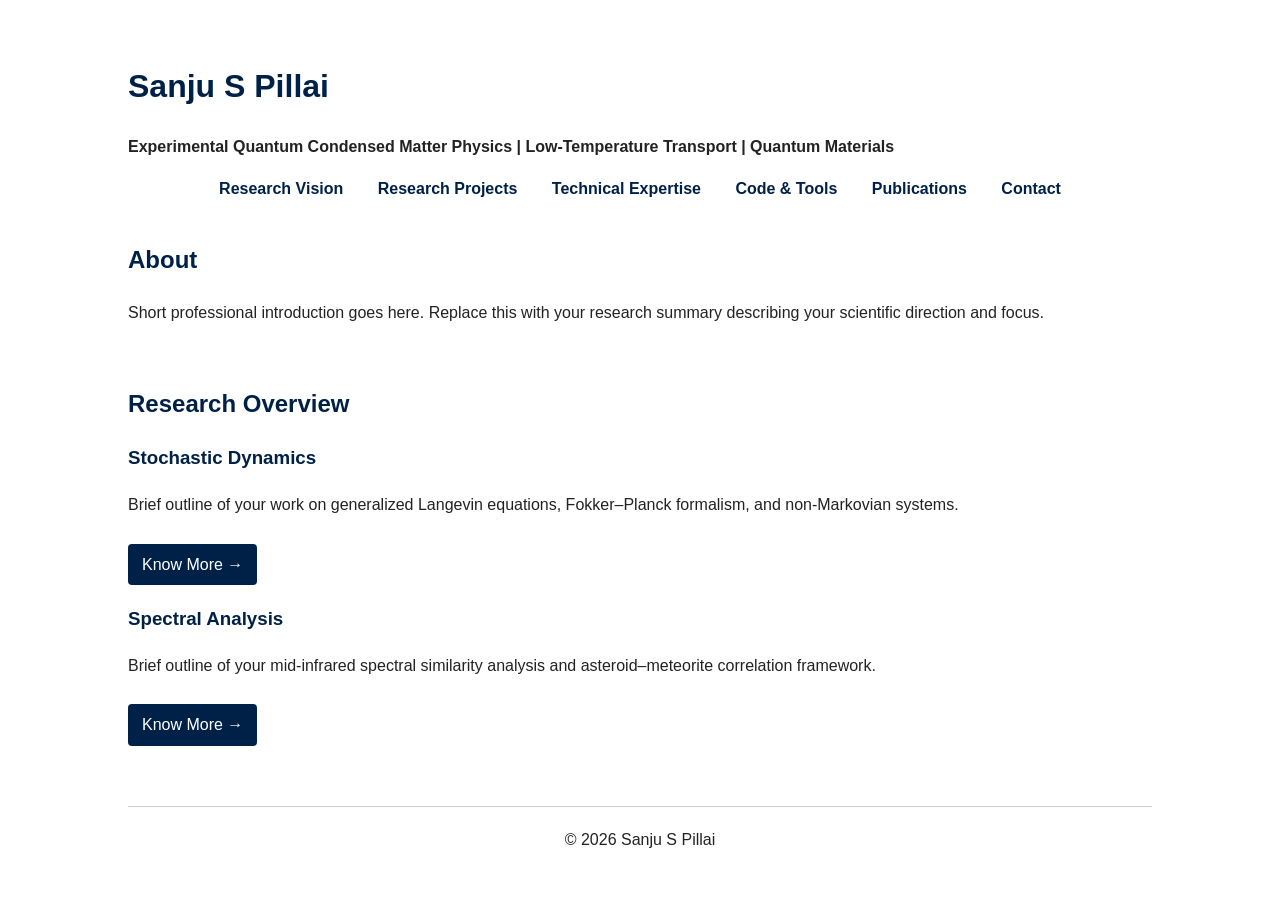
==== commit ed85ecc2: "Revise index.html for updated research profile Updated the content and structure of the index.html f" ====
--- a/index.html
+++ b/index.html
@@ -1,188 +1,53 @@
 <!DOCTYPE html>
-<html lang="en">
+<html>
 <head>
-    <meta charset="UTF-8">
-    <title>Sanju S Pillai | Experimental Quantum Condensed Matter Physics</title>
-    <meta name="viewport" content="width=device-width, initial-scale=1.0">
-    <link rel="stylesheet" href="style.css?v=2">
+    <title>Sanju S Pillai | Research Profile</title>
+    <link rel="stylesheet" href="style.css">
 </head>
 <body>
 
 <div class="container">
 
-    <!-- ================= HEADER ================= -->
-    <header>
-        <img src="photo.jpg" alt="Sanju S Pillai" class="profile-photo">
-        <div>
-            <h1>Sanju S Pillai</h1>
-            <p class="subtitle">
-                Experimental Quantum Condensed Matter Physics | Low-Temperature Transport | Quantum Materials
-            </p>
-            <p class="links">
-                <a href="mailto:sanju191141@gmail.com">Email</a> ·
-                <a href="https://github.com/Sherlock-191b">GitHub</a> ·
-                <a href="https://www.linkedin.com/in/sanjuspillai/">LinkedIn</a> ·
-                <a href="https://orcid.org/0009-0001-4682-094X">ORCID</a> ·
-                <a href="https://arxiv.org/pdf/2510.12240">arXiv</a>
-            </p>
-        </div>
-    </header>
+    <h1>Sanju S Pillai</h1>
+    <p><strong>Experimental Quantum Condensed Matter Physics | Low-Temperature Transport | Quantum Materials</strong></p>
 
-    <!-- ================= ABOUT ================= -->
-    <section>
-        <h2>Research Profile</h2>
+    <nav>
+        <a href="research-vision.html">Research Vision</a>
+        <a href="projects.html">Research Projects</a>
+        <a href="technical.html">Technical Expertise</a>
+        <a href="code.html">Code & Tools</a>
+        <a href="publications.html">Publications</a>
+        <a href="contact.html">Contact</a>
+    </nav>
 
+    <div class="section">
+        <h2>About</h2>
         <p>
-            I am a Master’s graduate in Physics (Applied Electronics) from the University of Kerala (CGPA 9.58/10),
-            working at the intersection of <strong>experimental condensed matter physics</strong>,
-            <strong>quantum materials</strong>, and <strong>nonequilibrium statistical mechanics</strong>.
+            Short professional introduction goes here. Replace this with your
+            research summary describing your scientific direction and focus.
         </p>
+    </div>
 
+    <div class="section">
+        <h2>Research Overview</h2>
+
+        <h3>Stochastic Dynamics</h3>
         <p>
-            My primary research goal is to experimentally investigate correlated and topological quantum systems
-            using precision low-temperature transport, magneto-transport, and spectroscopic techniques. I am
-            particularly motivated by experimentally intensive environments involving cryogenic platforms,
-            custom instrumentation, and quantitative data-driven modeling.
+            Brief outline of your work on generalized Langevin equations,
+            Fokker–Planck formalism, and non-Markovian systems.
         </p>
+        <a class="button" href="projects/stochastic-dynamics.html">Know More →</a>
 
+        <h3>Spectral Analysis</h3>
         <p>
-            My work integrates rigorous analytical modeling (generalized Fokker–Planck frameworks,
-            non-Markovian dynamics) with experimental spectroscopy and transport-oriented methodologies.
+            Brief outline of your mid-infrared spectral similarity analysis
+            and asteroid–meteorite correlation framework.
         </p>
-    </section>
+        <a class="button" href="projects/spectral-analysis.html">Know More →</a>
+    </div>
 
-    <!-- ================= RESEARCH INTERESTS ================= -->
-    <section>
-        <h2>Research Interests</h2>
-        <ul>
-            <li>Low-temperature quantum transport in correlated materials</li>
-            <li>Topological and symmetry-driven electronic phases</li>
-            <li>Magneto-transport and Hall measurements</li>
-            <li>Light–matter interaction and ultrafast spectroscopy</li>
-            <li>Nonequilibrium stochastic dynamics and memory effects</li>
-        </ul>
-    </section>
-
-    <!-- ================= TECHNICAL SKILLS ================= -->
-    <section>
-        <h2>Technical & Experimental Skills</h2>
-
-        <h3>Experimental Techniques</h3>
-        <ul>
-            <li>FTIR, Photoluminescence (PL), UV–Vis spectroscopy</li>
-            <li>XRD, SEM–EDX, TEM, SAED characterization</li>
-            <li>Hall effect, Zeeman effect, magneto-optical measurements</li>
-            <li>Interferometry-based optical measurements</li>
-            <li>Signal generation, modulation & phase-sensitive detection</li>
-            <li>Low-noise circuit design and electronic measurement debugging</li>
-        </ul>
-
-        <h3>Programming & Numerical Modeling</h3>
-        <ul>
-            <li>Python (NumPy, SciPy, Pandas, Matplotlib)</li>
-            <li>C/C++, Mathematica</li>
-            <li>Simulation of stochastic dynamical systems</li>
-            <li>Nonlinear regression, statistical error analysis</li>
-            <li>Reproducible research workflows using Git/GitHub</li>
-        </ul>
-    </section>
-
-    <!-- ================= RESEARCH EXPERIENCE ================= -->
-    <section>
-        <h2>Research Experience</h2>
-
-        <h3>Generalized Fokker–Planck Equation for Active Ornstein–Uhlenbeck Particles</h3>
-        <p class="meta">
-            University of Kerala · Jun 2025 – Sep 2025 · Supervisor: Dr. Mamatha Sahoo
-        </p>
-        <p>
-            Developed an analytical and computational framework for nonequilibrium stochastic systems
-            incorporating inertia, memory kernels, and external fields. Derived measurable transport
-            observables from microscopic dynamics and implemented numerical simulations in
-            Mathematica and Python. Manuscript under review in Physical Review E.
-        </p>
-
-        <h3>Spectral Insights into Carbonaceous Chondrites Origins</h3>
-        <p class="meta">
-            Physical Research Laboratory (PRL), Ahmedabad · Mar 2025 – Jun 2025 ·
-            Supervisor: Prof. Kuljeet Kaur Marhas
-        </p>
-        <p>
-            Performed quantitative mid-infrared spectral analysis using FTIR measurements and
-            archival space-based spectroscopy. Developed Python-based spectral similarity
-            frameworks and thermal modeling tools to correlate CV chondrites with main-belt asteroids.
-            Manuscript under review in Icarus.
-        </p>
-
-        <h3>Design & Fabrication of Discrete Transistor-Based Logic Circuits</h3>
-        <p class="meta">University of Kerala · Feb 2022 – Apr 2022</p>
-        <p>
-            Designed and fabricated transistor-based logic gates using BC547 devices,
-            including PCB layout, circuit optimization, and systematic validation.
-        </p>
-    </section>
-
-    <!-- ================= PUBLICATIONS ================= -->
-    <section>
-        <h2>Publications & Proceedings</h2>
-        <ol>
-            <li>
-                <strong>S. S. Pillai</strong>, M. Muhsin, M. Sahoo,
-                “Generalized Fokker–Planck Equation for the Active Ornstein–Uhlenbeck Particle,”
-                <em>Under review, Physical Review E</em> (2026).<br>
-                <a href="https://arxiv.org/pdf/2510.12240">arXiv:2510.12240</a>
-            </li>
-            <li>
-                A. P. Singh, <strong>S. S. Pillai</strong>, K. K. Marhas et al.,
-                “Spectral Insights into Carbonaceous Chondrites Origins,”
-                <em>Under review, Icarus</em> (2026).
-            </li>
-            <li>
-                <strong>S. S. Pillai</strong>,
-                “A Quantitative Mid-Infrared Comparison of CV Chondrites and Asteroids,”
-                Proceedings of the 5th METMESS Conference,
-                Indian Institute of Space Science and Technology (2026).
-            </li>
-        </ol>
-    </section>
-
-    <!-- ================= EDUCATION ================= -->
-    <section>
-        <h2>Education</h2>
-        <p>
-            <strong>M.Sc. Physics (Applied Electronics)</strong> — University of Kerala (2025)<br>
-            CGPA: 9.58 / 10
-        </p>
-        <p>
-            <strong>B.Sc. Physics</strong> — University of Kerala (2022)<br>
-            CGPA: 8.01 / 10
-        </p>
-    </section>
-
-    <!-- ================= ACHIEVEMENTS ================= -->
-    <section>
-        <h2>Achievements</h2>
-        <ul>
-            <li>Best Oral Presentation Award — 5th METMESS Conference (2025)</li>
-            <li>Funded Research Internship — University of Kerala (2025)</li>
-            <li>First Rank — Kerala University Master's Entrance Examination (2023)</li>
-            <li>Qualified IIT–JAM (AIR 876)</li>
-        </ul>
-    </section>
-
-    <!-- ================= CURRENT DEVELOPMENT ================= -->
-    <section>
-        <h2>Current Technical Development</h2>
-        <ul>
-            <li>Conceptual study of cryogenic transport architectures (He-4 systems, dilution refrigeration)</li>
-            <li>Lock-in amplifier based AC transport detection</li>
-            <li>Simulation of magneto-transport signatures in correlated systems</li>
-        </ul>
-    </section>
-
-    <!-- ================= FOOTER ================= -->
     <footer>
-        <p>© 2026 Sanju S Pillai · Hosted on GitHub Pages</p>
+        © 2026 Sanju S Pillai
     </footer>
 
 </div>
--- a/style.css
+++ b/style.css
@@ -1,74 +1,64 @@
 body {
-    font-family: -apple-system, BlinkMacSystemFont, "Segoe UI", Roboto, Arial, sans-serif;
+    font-family: Arial, Helvetica, sans-serif;
+    margin: 0;
+    padding: 0;
     background-color: #ffffff;
     color: #222;
-    margin: 0;
+    line-height: 1.6;
 }
 
 .container {
-    max-width: 900px;
-    margin: 40px auto;
-    padding: 0 20px;
+    width: 80%;
+    margin: auto;
+    padding: 40px 0;
 }
 
-header {
-    display: flex;
-    gap: 20px;
-    align-items: center;
+nav {
+    text-align: center;
     margin-bottom: 40px;
 }
 
-.profile-photo {
-    width: 140px;
-    height: 140px;
-    object-fit: cover;
-    border-radius: 50%;
-    border: 1px solid #ccc;
+nav a {
+    margin: 0 15px;
+    text-decoration: none;
+    color: #002147;
+    font-weight: 600;
 }
 
-h1 {
-    margin: 0;
-}
-
-.subtitle {
-    margin: 6px 0;
-    color: #555;
-}
-
-.links a {
-    color: #004a99;
-    text-decoration: none;
-}
-
-.links a:hover {
+nav a:hover {
     text-decoration: underline;
 }
 
-section {
-    margin-bottom: 40px;
+h1, h2, h3 {
+    color: #002147;
 }
 
-h2 {
-    border-bottom: 1px solid #ddd;
-    padding-bottom: 6px;
+.section {
+    margin-bottom: 60px;
 }
 
-h3 {
-    margin-bottom: 4px;
+.button {
+    display: inline-block;
+    padding: 8px 14px;
+    background-color: #002147;
+    color: white;
+    text-decoration: none;
+    border-radius: 4px;
+    margin-top: 10px;
 }
 
-.meta {
-    color: #666;
-    font-size: 0.95em;
+.button:hover {
+    background-color: #003366;
 }
 
-ul, ol {
-    padding-left: 20px;
+img {
+    max-width: 100%;
+    margin: 20px 0;
 }
 
 footer {
     text-align: center;
-    color: #777;
-    font-size: 0.9em;
-    margin-top: 60px;
+    padding: 20px;
+    border-top: 1px solid #ccc;
+    margin-top: 40px;
 }
